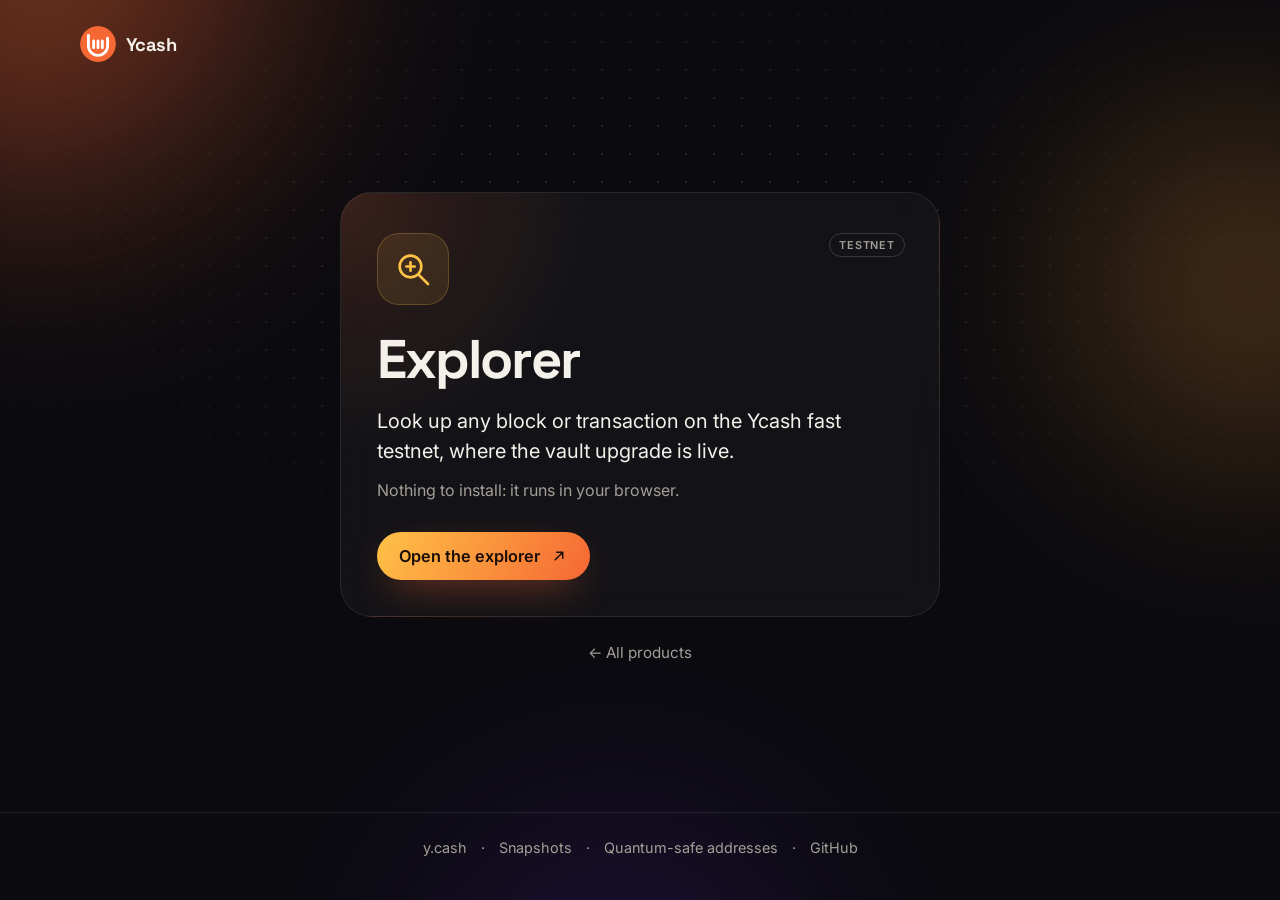
==== explorer/index.html @ 29ab4745 "ycash.team: the start page, a page per product, deploy and check workflows The start page for people" ====
<!doctype html>
<html lang="en" class="no-js">
<head>
  <meta charset="utf-8">
  <meta name="viewport" content="width=device-width, initial-scale=1">
  <title>Explorer · Ycash</title>
  <meta name="description" content="Look up any block or transaction on the Ycash fast testnet, where the vault upgrade is live.">
  <meta name="theme-color" content="#0b0b0f">
  <meta name="color-scheme" content="dark">
  <meta property="og:title" content="Explorer · Ycash">
  <meta property="og:description" content="Look up any block or transaction on the Ycash fast testnet, where the vault upgrade is live.">
  <meta property="og:type" content="website">
  <meta property="og:url" content="https://ycash.team/explorer/">
  <link rel="canonical" href="https://ycash.team/explorer/">
  <link rel="icon" href="/assets/ycash-logo.svg" type="image/svg+xml">
  <link rel="preconnect" href="https://fonts.googleapis.com">
  <link rel="preconnect" href="https://fonts.gstatic.com" crossorigin>
  <link rel="stylesheet" href="https://fonts.googleapis.com/css2?family=Inter:wght@400;500;600&amp;family=Space+Grotesk:wght@500;700&amp;display=swap">
  <link rel="stylesheet" href="/assets/site.css">
  <script src="/assets/site.js" defer></script>
</head>
<body class="product">
  <div class="sky" aria-hidden="true">
    <span class="orb orb-a"></span>
    <span class="orb orb-b"></span>
    <span class="orb orb-c"></span>
    <span class="grid"></span>
  </div>

  <header class="bar">
    <a class="brand" href="/"><img src="/assets/ycash-logo.svg" width="36" height="36" alt=""><span>Ycash</span></a>
  </header>

  <main>
    <article class="card">
      <svg class="icon icon-lg" viewBox="0 0 24 24" fill="none" stroke="currentColor" stroke-width="1.6" stroke-linecap="round" stroke-linejoin="round" aria-hidden="true" focusable="false"><circle cx="10.5" cy="10.5" r="6.5"/><path d="M15.5 15.5L21 21"/><path d="M8 10.5h5M10.5 8v5"/></svg>
      <span class="tag">Testnet</span>
      <h1>Explorer</h1>
      <p class="what">Look up any block or transaction on the Ycash fast testnet, where the vault upgrade is live.</p>
      <p class="how">Nothing to install: it runs in your browser.</p>
      <a class="button" href="https://fastnet-explorer.ycash.team" rel="noopener">Open the explorer <svg class="arrow" viewBox="0 0 24 24" width="18" height="18" fill="none" stroke="currentColor" stroke-width="2" stroke-linecap="round" stroke-linejoin="round" aria-hidden="true" focusable="false"><path d="M7 17L17 7M9 7h8v8"/></svg></a>
    </article>
    <p class="back"><a href="/">All products</a></p>
  </main>

  <footer>
    <a href="https://y.cash/">y.cash</a>
    <span aria-hidden="true">·</span>
    <a href="https://kogany.ycash.team/snapshots/">Snapshots</a>
    <span aria-hidden="true">·</span>
    <a href="https://kogany.ycash.team/quantum/">Quantum-safe addresses</a>
    <span aria-hidden="true">·</span>
    <a href="https://github.com/boyfromcave">GitHub</a>
  </footer>
</body>
</html>
---- assets/site.css ----
/* ycash.team: the start page and the product pages.
   Copyright (c) 2026 The Ycash developers. MIT licence (LICENSE).
   No inline styles or scripts anywhere and no style="" attributes, so the strict
   Content-Security-Policy (ycash-ops site/ycash-team) needs no 'unsafe-inline'. */

:root {
  --bg: #0b0b0f;
  --bg-2: #111118;
  --ink: #f4f1ea;
  --muted: #a39f97;
  --line: rgba(255, 255, 255, 0.09);
  --orange: #f56733;   /* the Ycash logo */
  --gold: #ffc247;
  --tile: rgba(255, 255, 255, 0.035);
  --radius: 28px;
  --display: "Space Grotesk", "Inter", system-ui, -apple-system, "Segoe UI", sans-serif;
  --body: "Inter", system-ui, -apple-system, "Segoe UI", Roboto, sans-serif;
}

* { box-sizing: border-box; }

html { scroll-behavior: smooth; }

body {
  margin: 0;
  min-height: 100vh;
  min-height: 100svh;
  display: flex;
  flex-direction: column;
  background: var(--bg);
  color: var(--ink);
  font-family: var(--body);
  -webkit-font-smoothing: antialiased;
  overflow-x: hidden;
}

a { color: inherit; }

/* ---------- the moving background ---------- */

.sky {
  position: fixed;
  inset: 0;
  z-index: 0;
  overflow: hidden;
  pointer-events: none;
}

.orb {
  position: absolute;
  border-radius: 50%;
  filter: blur(90px);
  opacity: 0.55;
  will-change: transform;
}

.orb-a {
  width: 46vmax; height: 46vmax;
  left: -12vmax; top: -18vmax;
  background: radial-gradient(circle at 30% 30%, var(--orange), transparent 65%);
  animation: drift-a 26s ease-in-out infinite alternate;
}

.orb-b {
  width: 40vmax; height: 40vmax;
  right: -14vmax; top: 6vmax;
  background: radial-gradient(circle at 60% 40%, #ff9d2e, transparent 62%);
  opacity: 0.32;
  animation: drift-b 32s ease-in-out infinite alternate;
}

.orb-c {
  width: 52vmax; height: 52vmax;
  left: 22vmax; bottom: -34vmax;
  background: radial-gradient(circle at 50% 50%, #7a2bff, transparent 60%);
  opacity: 0.22;
  animation: drift-c 38s ease-in-out infinite alternate;
}

.grid {
  position: absolute;
  inset: 0;
  background-image: radial-gradient(rgba(255, 255, 255, 0.11) 1px, transparent 1.4px);
  background-size: 28px 28px;
  -webkit-mask-image: radial-gradient(ellipse 75% 60% at 50% 30%, #000 20%, transparent 78%);
          mask-image: radial-gradient(ellipse 75% 60% at 50% 30%, #000 20%, transparent 78%);
}

@keyframes drift-a { to { transform: translate3d(9vmax, 7vmax, 0) scale(1.12); } }
@keyframes drift-b { to { transform: translate3d(-8vmax, 9vmax, 0) scale(0.92); } }
@keyframes drift-c { to { transform: translate3d(-10vmax, -8vmax, 0) scale(1.1); } }

main, footer, .bar { position: relative; z-index: 1; }

main { flex: 1 0 auto; }

.sr-only {
  position: absolute;
  width: 1px; height: 1px;
  margin: -1px; padding: 0;
  overflow: hidden;
  clip: rect(0 0 0 0);
  white-space: nowrap;
  border: 0;
}

:focus-visible { outline: 2px solid var(--gold); outline-offset: 3px; }

/* ---------- hero ---------- */

.hero {
  min-height: min(58vh, 560px);
  min-height: min(58svh, 560px);
  display: flex;
  flex-direction: column;
  align-items: center;
  justify-content: center;
  text-align: center;
  padding: 64px 16px 24px;
}

.logo {
  width: 112px;
  height: 112px;
  border-radius: 50%;
  box-shadow:
    0 0 0 10px rgba(245, 103, 51, 0.10),
    0 0 70px 12px rgba(245, 103, 51, 0.38);
  animation: breathe 5.5s ease-in-out infinite;
}

@keyframes breathe {
  50% {
    box-shadow:
      0 0 0 16px rgba(245, 103, 51, 0.07),
      0 0 96px 22px rgba(245, 103, 51, 0.50);
  }
}

.equation {
  margin: 44px 0 0;
  font-family: var(--display);
  font-weight: 700;
  font-size: clamp(2.5rem, 7.4vw, 5.6rem);
  line-height: 1.06;
  letter-spacing: -0.035em;
  display: flex;
  flex-wrap: wrap;
  justify-content: center;
  align-items: baseline;
  gap: 0 0.28em;
}

.fixed { white-space: nowrap; }

.eq { color: var(--muted); font-weight: 500; }

/* The slot keeps one line of height so the page never jumps as words change. */
.slot {
  position: relative;
  display: inline-block;
  height: 1.16em;
  min-width: 1ch;
  text-align: left;
  transition: width 0.45s cubic-bezier(0.2, 0.8, 0.2, 1);
  overflow: visible;
}

.word {
  display: inline-block;
  white-space: nowrap;
  padding-bottom: 0.08em;
  background: linear-gradient(92deg, var(--gold) 0%, var(--orange) 55%, #ff4d6d 100%);
  -webkit-background-clip: text;
          background-clip: text;
  color: transparent;
  -webkit-text-fill-color: transparent;
  opacity: 0;
  transform: translateY(0.42em);
  filter: blur(10px);
  transition:
    opacity 0.42s ease,
    transform 0.52s cubic-bezier(0.2, 0.8, 0.2, 1),
    filter 0.42s ease;
}

/* Emoji keep their own colours. */
.word.is-emoji {
  background: none;
  color: var(--ink);
  -webkit-text-fill-color: currentColor;
}

.word.is-in { opacity: 1; transform: none; filter: none; }

.word.is-out { opacity: 0; transform: translateY(-0.42em); filter: blur(10px); }

/* The pause button for the rotating word (added by site.js, so absent without scripts). */
.pause {
  margin-top: 28px;
  width: 40px;
  height: 40px;
  display: grid;
  place-items: center;
  border-radius: 50%;
  border: 1px solid var(--line);
  background: transparent;
  color: var(--muted);
  cursor: pointer;
  transition: color 0.2s, border-color 0.2s;
}

.pause:hover { color: var(--ink); border-color: rgba(255, 255, 255, 0.3); }

.pause svg { width: 16px; height: 16px; }

.pause .play { display: none; }
.pause[aria-pressed="true"] .play { display: block; }
.pause[aria-pressed="true"] .bars { display: none; }

/* ---------- product tiles, in two labelled rows ---------- */

.row {
  max-width: 1160px;
  margin: 0 auto;
  padding: 8px 16px 36px;
}

.row:last-of-type { padding-bottom: 88px; }

.row-label {
  margin: 0 0 18px;
  display: flex;
  align-items: center;
  justify-content: center;
  gap: 14px;
  font-family: var(--display);
  font-size: 0.82rem;
  font-weight: 500;
  letter-spacing: 0.16em;
  text-transform: uppercase;
  color: var(--muted);
}

.row-label::before,
.row-label::after {
  content: "";
  height: 1px;
  width: min(80px, 12vw);
  background: linear-gradient(90deg, transparent, var(--line));
}

.row-label::after { background: linear-gradient(90deg, var(--line), transparent); }

.tiles {
  list-style: none;
  margin: 0;
  padding: 0;
  display: flex;
  flex-wrap: wrap;
  justify-content: center;
  gap: 18px;
}

.tile {
  --mx: 50%;
  --my: 0%;
  position: relative;
  flex: 0 1 208px;
  aspect-ratio: 1 / 1;
  border-radius: var(--radius);
  padding: 22px 20px 20px;
  display: flex;
  flex-direction: column;
  justify-content: flex-end;
  background:
    radial-gradient(240px circle at var(--mx) var(--my), rgba(245, 103, 51, 0.20), transparent 62%),
    var(--tile);
  border: 1px solid var(--line);
  -webkit-backdrop-filter: blur(14px);
          backdrop-filter: blur(14px);
  transition: transform 0.28s cubic-bezier(0.2, 0.8, 0.2, 1), border-color 0.28s, box-shadow 0.28s;
}

/* The tiles rise into view only when the script runs (it adds .js, then .seen). */
.js .tile:not(.seen) { opacity: 0; translate: 0 22px; }

.js .tile.seen {
  transition:
    opacity 0.6s ease, translate 0.6s cubic-bezier(0.2, 0.8, 0.2, 1),
    transform 0.28s cubic-bezier(0.2, 0.8, 0.2, 1), border-color 0.28s, box-shadow 0.28s;
}

.row-use .tile { flex-basis: 232px; }

.tile:hover,
.tile:focus-within {
  transform: translateY(-6px);
  border-color: rgba(255, 194, 71, 0.55);
  box-shadow: 0 22px 60px -22px rgba(245, 103, 51, 0.55);
}

.icon {
  position: absolute;
  top: 20px;
  left: 20px;
  width: 52px;
  height: 52px;
  padding: 11px;
  border-radius: 17px;
  color: var(--gold);
  background: rgba(255, 194, 71, 0.10);
  border: 1px solid rgba(255, 194, 71, 0.22);
  transition: color 0.28s, background 0.28s, transform 0.28s;
}

.tile:hover .icon,
.tile:focus-within .icon {
  color: #1a0d05;
  background: linear-gradient(135deg, var(--gold), var(--orange));
  transform: rotate(-6deg) scale(1.06);
}

.tag {
  font-size: 0.68rem;
  font-weight: 600;
  letter-spacing: 0.08em;
  text-transform: uppercase;
  color: var(--muted);
  border: 1px solid rgba(255, 255, 255, 0.16);
  border-radius: 999px;
  padding: 4px 9px;
  white-space: nowrap;
}

/* In the flow, above the name: a long label never runs into the icon. */
.tile .tag {
  align-self: flex-start;
  margin-bottom: 10px;
  font-size: 0.62rem;
  padding: 3px 8px;
}

.tile h3 {
  margin: 0;
  font-family: var(--display);
  font-size: clamp(1.2rem, 1.9vw, 1.45rem);
  font-weight: 700;
  letter-spacing: -0.02em;
}

.tile h3 a { text-decoration: none; }

/* The whole square is the link. */
.tile h3 a::after {
  content: "";
  position: absolute;
  inset: 0;
  border-radius: var(--radius);
}

/* The square shows the focus ring, not the small name. */
.tile h3 a:focus-visible { outline: none; }
.tile:has(a:focus-visible) { outline: 2px solid var(--gold); outline-offset: 3px; }

.tile p {
  margin: 6px 0 0;
  font-size: 0.93rem;
  line-height: 1.4;
  color: var(--muted);
}

/* ---------- the product pages ---------- */

.bar {
  padding: 22px 16px 0;
  max-width: 1160px;
  width: 100%;
  margin: 0 auto;
}

.brand {
  display: inline-flex;
  align-items: center;
  gap: 10px;
  text-decoration: none;
  font-family: var(--display);
  font-weight: 700;
  font-size: 1.15rem;
  letter-spacing: -0.01em;
  border-radius: 999px;
  padding: 4px 12px 4px 4px;
}

.brand img { border-radius: 50%; }

.product main {
  display: flex;
  flex-direction: column;
  align-items: center;
  justify-content: center;
  padding: 32px 16px 56px;
}

.card {
  position: relative;
  width: 100%;
  max-width: 600px;
  border-radius: 32px;
  padding: 40px 36px 36px;
  background:
    radial-gradient(420px circle at 0% 0%, rgba(245, 103, 51, 0.16), transparent 60%),
    var(--tile);
  border: 1px solid var(--line);
  -webkit-backdrop-filter: blur(14px);
          backdrop-filter: blur(14px);
}

.card .icon-lg {
  position: static;
  display: block;
  width: 72px;
  height: 72px;
  padding: 15px;
  border-radius: 22px;
  margin-bottom: 26px;
}

.card .tag {
  position: absolute;
  top: 40px;
  right: 34px;
}

.card h1 {
  margin: 0;
  font-family: var(--display);
  font-size: clamp(2.3rem, 6vw, 3.4rem);
  font-weight: 700;
  line-height: 1.05;
  letter-spacing: -0.035em;
}

.card .what {
  margin: 18px 0 0;
  font-size: clamp(1.08rem, 2.2vw, 1.25rem);
  line-height: 1.5;
}

.card .how {
  margin: 12px 0 0;
  font-size: 1rem;
  line-height: 1.5;
  color: var(--muted);
}

.button {
  margin-top: 30px;
  display: inline-flex;
  align-items: center;
  gap: 10px;
  padding: 14px 22px;
  border-radius: 999px;
  font-weight: 600;
  font-size: 1.02rem;
  text-decoration: none;
  color: #1a0d05;
  background: linear-gradient(120deg, var(--gold), var(--orange));
  box-shadow: 0 14px 40px -16px rgba(245, 103, 51, 0.8);
  transition: transform 0.2s, box-shadow 0.2s;
}

.button:hover { transform: translateY(-2px); box-shadow: 0 18px 46px -14px rgba(245, 103, 51, 0.9); }

.button:focus-visible { outline: 2px solid var(--ink); outline-offset: 3px; }

.back {
  margin: 26px 0 0;
  font-size: 0.95rem;
}

.back a {
  color: var(--muted);
  text-decoration: none;
  padding: 6px 4px;
}

.back a::before { content: "\2190\00a0"; }

.back a:hover { color: var(--ink); }



/* ---------- footer ---------- */

footer {
  display: flex;
  flex-wrap: wrap;
  justify-content: center;
  gap: 8px 14px;
  padding: 26px 20px 44px;
  border-top: 1px solid var(--line);
  font-size: 0.9rem;
  color: var(--muted);
}

footer a { text-decoration: none; transition: color 0.2s; }
footer a:hover, footer a:focus-visible { color: var(--ink); }

/* ---------- smaller screens ---------- */

@media (max-width: 720px) {
  .tiles { gap: 12px; }
  .tile, .row-use .tile { flex: 0 1 calc(50% - 6px); padding: 16px 14px 14px; border-radius: 22px; }
  .tile h3 a::after { border-radius: 22px; }
  .icon { top: 14px; left: 14px; width: 42px; height: 42px; padding: 9px; border-radius: 13px; }
  .tile .tag { margin-bottom: 8px; font-size: 0.56rem; padding: 2px 7px; }
  .tile p { font-size: 0.84rem; }
  .logo { width: 92px; height: 92px; }
  /* the rotating word takes its own line, centred */
  .slot { flex-basis: 100%; text-align: center; }
  .card { padding: 30px 22px 26px; border-radius: 26px; }
  .card .tag { top: 30px; right: 20px; }
  .card .icon-lg { width: 60px; height: 60px; padding: 13px; border-radius: 18px; margin-bottom: 20px; }
  .button { width: 100%; justify-content: center; }
}

@media (max-width: 340px) {
  .tile p { display: none; }
}

/* ---------- people who prefer no motion ---------- */

@media (prefers-reduced-motion: reduce) {
  html { scroll-behavior: auto; }
  .orb, .logo { animation: none; }
  .word { transition: opacity 0.2s linear; transform: none; filter: none; }
  .word.is-out { transform: none; filter: none; }
  .slot { transition: none; }
  .js .tile:not(.seen), .js .tile.seen { opacity: 1; translate: 0 0; transition: border-color 0.2s; }
  .tile:hover, .tile:focus-within, .button:hover { transform: none; }
  .tile:hover .icon, .tile:focus-within .icon { transform: none; }
}

/* ---------- forced colours (Windows high contrast) ---------- */

@media (forced-colors: active) {
  .word { color: CanvasText; -webkit-text-fill-color: CanvasText; background: none; }
  .tile, .card { border: 1px solid CanvasText; }
}
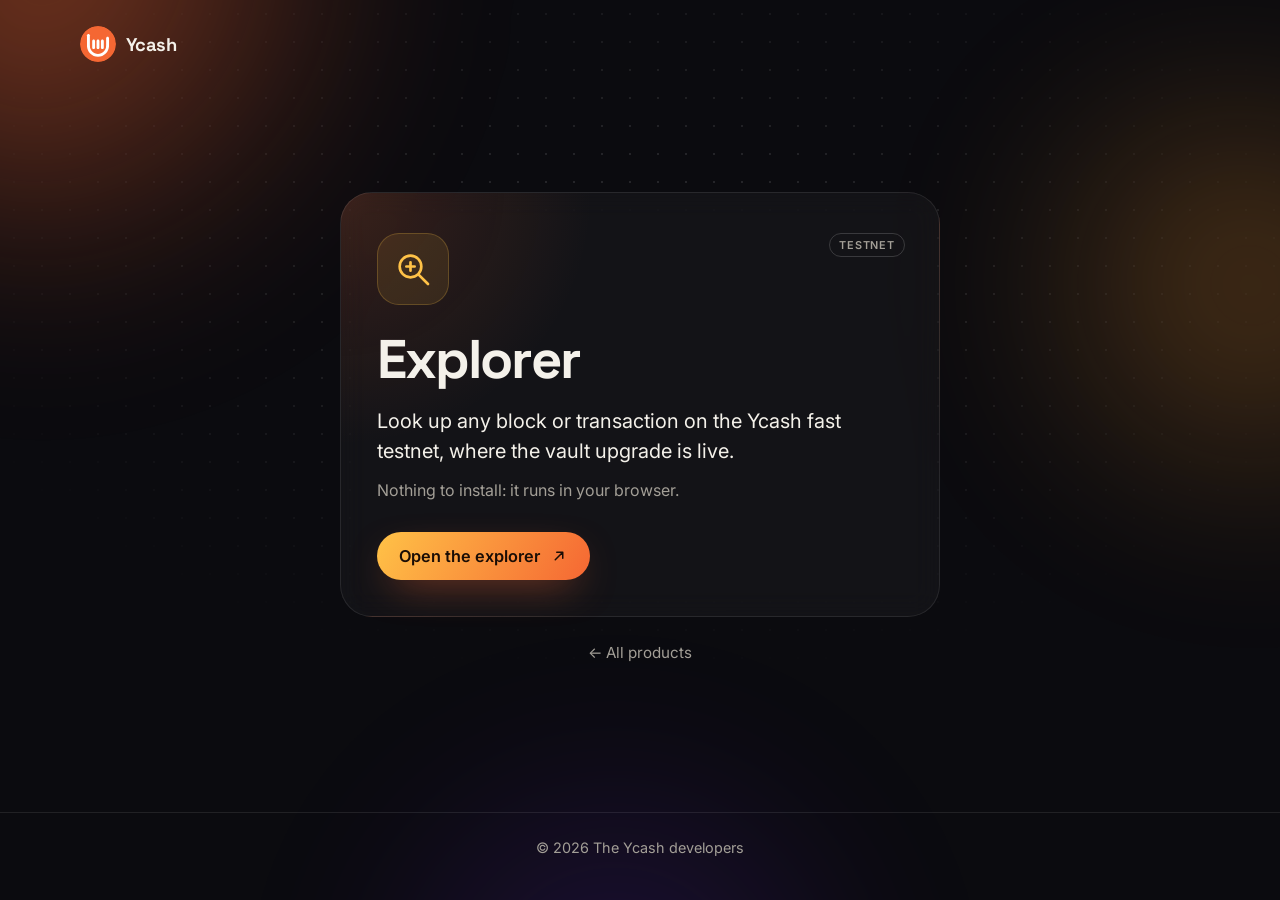
==== commit dc669dea: "ycash.team: centred logo and wordmark, a fixed "Your", honest labels, no footer links The hero is th" ====
--- a/explorer/index.html
+++ b/explorer/index.html
@@ -44,13 +44,7 @@
   </main>
 
   <footer>
-    <a href="https://y.cash/">y.cash</a>
-    <span aria-hidden="true">·</span>
-    <a href="https://kogany.ycash.team/snapshots/">Snapshots</a>
-    <span aria-hidden="true">·</span>
-    <a href="https://kogany.ycash.team/quantum/">Quantum-safe addresses</a>
-    <span aria-hidden="true">·</span>
-    <a href="https://github.com/boyfromcave">GitHub</a>
+    <p>© 2026 The Ycash developers</p>
   </footer>
 </body>
 </html>
--- a/assets/site.css
+++ b/assets/site.css
@@ -1,7 +1,7 @@
 /* ycash.team: the start page and the product pages.
    Copyright (c) 2026 The Ycash developers. MIT licence (LICENSE).
    No inline styles or scripts anywhere and no style="" attributes, so the strict
-   Content-Security-Policy (ycash-ops site/ycash-team) needs no 'unsafe-inline'. */
+   Content-Security-Policy (README, "How it is served") needs no 'unsafe-inline'. */
 
 :root {
   --bg: #0b0b0f;
@@ -13,6 +13,7 @@
   --gold: #ffc247;
   --tile: rgba(255, 255, 255, 0.035);
   --radius: 28px;
+  --col: 1112px;       /* the content column: five 208px tiles and four 18px gaps */
   --display: "Space Grotesk", "Inter", system-ui, -apple-system, "Segoe UI", sans-serif;
   --body: "Inter", system-ui, -apple-system, "Segoe UI", Roboto, sans-serif;
 }
@@ -108,18 +109,29 @@
 
 /* ---------- hero ---------- */
 
+/* The hero: the logo and the "Ycash" wordmark centred, then "Your" and the rotating phrase.
+   The phrase line is never centred as a whole (that would move "Your" whenever the phrase changes
+   width): it is two fixed columns split just left of the page's centre line, "Your" right-aligned
+   in the left one and the phrase left-aligned in the right one, so "Your" never moves. */
 .hero {
-  min-height: min(58vh, 560px);
-  min-height: min(58svh, 560px);
+  min-height: min(56vh, 540px);
+  min-height: min(56svh, 540px);
   display: flex;
   flex-direction: column;
-  align-items: center;
   justify-content: center;
+  padding: 64px 16px 28px;
+}
+
+.hero-in {
+  width: 100%;
+  max-width: var(--col);
+  margin: 0 auto;
   text-align: center;
-  padding: 64px 16px 24px;
 }
 
 .logo {
+  display: block;
+  margin: 0 auto;
   width: 112px;
   height: 112px;
   border-radius: 50%;
@@ -137,37 +149,56 @@
   }
 }
 
-.equation {
-  margin: 44px 0 0;
+.title {
+  margin: 22px 0 0;
   font-family: var(--display);
   font-weight: 700;
-  font-size: clamp(2.5rem, 7.4vw, 5.6rem);
-  line-height: 1.06;
+}
+
+.wordmark {
+  display: block;
+  font-size: clamp(1.9rem, 3.4vw, 2.8rem);
+  line-height: 1.1;
+  letter-spacing: -0.02em;
+}
+
+/* --split: where the gap between "Your" and the phrase sits, measured left of the centre line.
+   Chosen from screenshots of all twelve phrases at 1440, 1024 and 390 px wide. */
+.line {
+  --split: 0.35em;
+  display: grid;
+  grid-template-columns: calc(50% - var(--split)) calc(50% + var(--split));
+  margin-top: 0.42em;
+  font-size: clamp(2.2rem, 5.2vw, 4.4rem);
+  line-height: 1.1;
   letter-spacing: -0.035em;
-  display: flex;
-  flex-wrap: wrap;
-  justify-content: center;
-  align-items: baseline;
-  gap: 0 0.28em;
-}
-
-.fixed { white-space: nowrap; }
-
-.eq { color: var(--muted); font-weight: 500; }
-
-/* The slot keeps one line of height so the page never jumps as words change. */
+  text-align: left;
+}
+
+.fixed {
+  justify-self: end;
+  padding-right: 0.14em;
+  white-space: nowrap;
+}
+
+/* The slot holds the longest phrase, invisibly (.sizer), so its size never changes: the word sits
+   on top of it at the slot's left edge and grows rightward. */
 .slot {
   position: relative;
-  display: inline-block;
-  height: 1.16em;
-  min-width: 1ch;
-  text-align: left;
-  transition: width 0.45s cubic-bezier(0.2, 0.8, 0.2, 1);
-  overflow: visible;
+  justify-self: start;
+  padding-left: 0.14em;
+}
+
+.sizer {
+  visibility: hidden;
+  white-space: nowrap;
+  padding-bottom: 0.08em;
 }
 
 .word {
-  display: inline-block;
+  position: absolute;
+  left: 0.14em;
+  top: 0;
   white-space: nowrap;
   padding-bottom: 0.08em;
   background: linear-gradient(92deg, var(--gold) 0%, var(--orange) 55%, #ff4d6d 100%);
@@ -197,7 +228,7 @@
 
 /* The pause button for the rotating word (added by site.js, so absent without scripts). */
 .pause {
-  margin-top: 28px;
+  margin: 26px auto 0;
   width: 40px;
   height: 40px;
   display: grid;
@@ -221,7 +252,7 @@
 /* ---------- product tiles, in two labelled rows ---------- */
 
 .row {
-  max-width: 1160px;
+  max-width: calc(var(--col) + 32px);
   margin: 0 auto;
   padding: 8px 16px 36px;
 }
@@ -504,8 +535,7 @@
   color: var(--muted);
 }
 
-footer a { text-decoration: none; transition: color 0.2s; }
-footer a:hover, footer a:focus-visible { color: var(--ink); }
+footer p { margin: 0; }
 
 /* ---------- smaller screens ---------- */
 
@@ -517,12 +547,17 @@
   .tile .tag { margin-bottom: 8px; font-size: 0.56rem; padding: 2px 7px; }
   .tile p { font-size: 0.84rem; }
   .logo { width: 92px; height: 92px; }
-  /* the rotating word takes its own line, centred */
-  .slot { flex-basis: 100%; text-align: center; }
   .card { padding: 30px 22px 26px; border-radius: 26px; }
   .card .tag { top: 30px; right: 20px; }
   .card .icon-lg { width: 60px; height: 60px; padding: 13px; border-radius: 18px; margin-bottom: 20px; }
   .button { width: 100%; justify-content: center; }
+}
+
+/* A phone: the split columns would push the longest phrase off the screen, so the line becomes one
+   block exactly as wide as "Your" plus the longest phrase, centred, text left-aligned inside it,
+   with the type scaled to the screen; "Your" still never moves. */
+@media (max-width: 600px) {
+  .line { display: flex; width: max-content; margin-left: auto; margin-right: auto; font-size: 8.4vw; }
 }
 
 @media (max-width: 340px) {
@@ -536,7 +571,6 @@
   .orb, .logo { animation: none; }
   .word { transition: opacity 0.2s linear; transform: none; filter: none; }
   .word.is-out { transform: none; filter: none; }
-  .slot { transition: none; }
   .js .tile:not(.seen), .js .tile.seen { opacity: 1; translate: 0 0; transition: border-color 0.2s; }
   .tile:hover, .tile:focus-within, .button:hover { transform: none; }
   .tile:hover .icon, .tile:focus-within .icon { transform: none; }
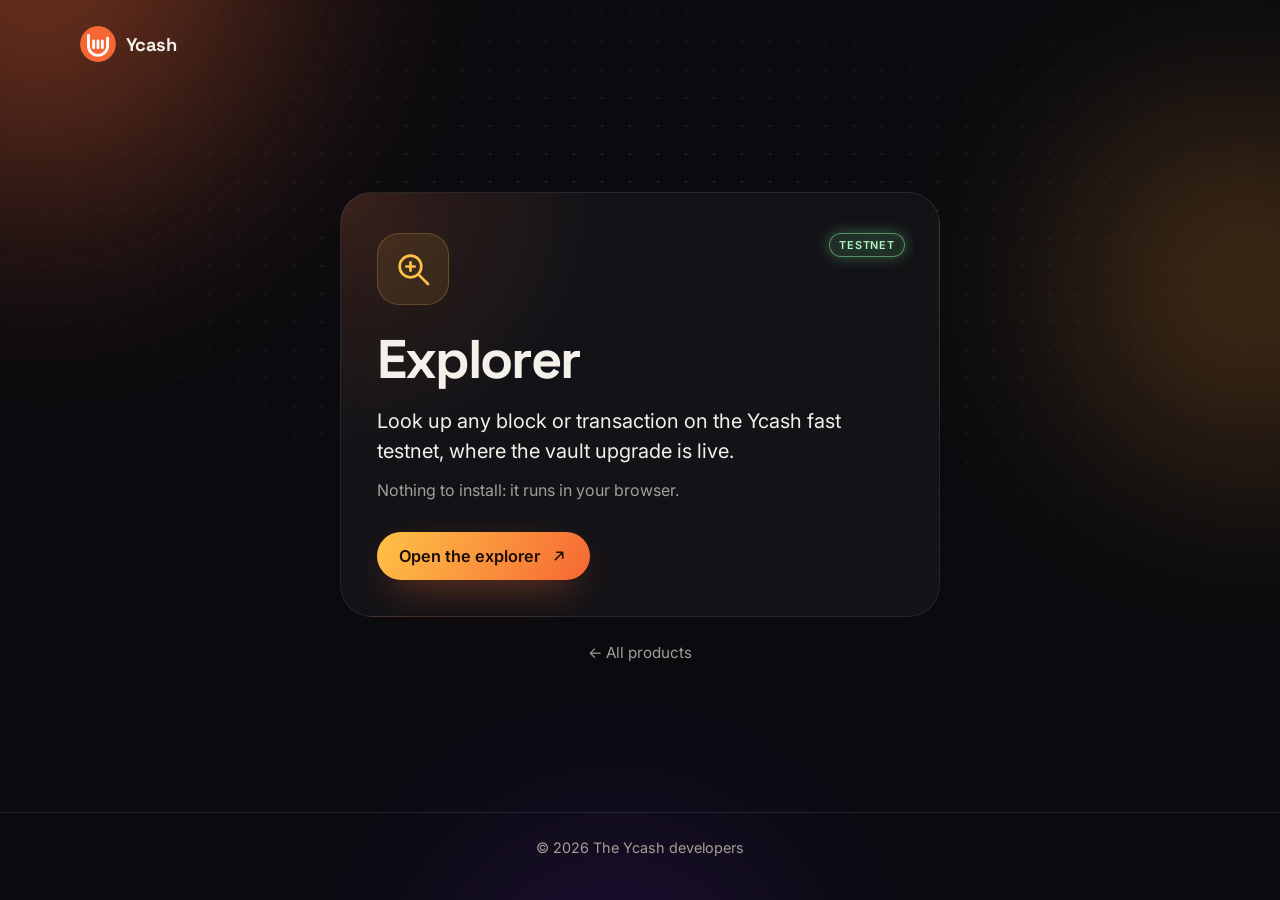
==== commit 55a868ce: "status pills glow by stage; Use Ycash holds five tiles in a row In development: a yellow glow. Testn" ====
--- a/explorer/index.html
+++ b/explorer/index.html
@@ -34,7 +34,7 @@
   <main>
     <article class="card">
       <svg class="icon icon-lg" viewBox="0 0 24 24" fill="none" stroke="currentColor" stroke-width="1.6" stroke-linecap="round" stroke-linejoin="round" aria-hidden="true" focusable="false"><circle cx="10.5" cy="10.5" r="6.5"/><path d="M15.5 15.5L21 21"/><path d="M8 10.5h5M10.5 8v5"/></svg>
-      <span class="tag">Testnet</span>
+      <span class="tag tag-live">Testnet</span>
       <h1>Explorer</h1>
       <p class="what">Look up any block or transaction on the Ycash fast testnet, where the vault upgrade is live.</p>
       <p class="how">Nothing to install: it runs in your browser.</p>
--- a/assets/site.css
+++ b/assets/site.css
@@ -91,7 +91,7 @@
 @keyframes drift-b { to { transform: translate3d(-8vmax, 9vmax, 0) scale(0.92); } }
 @keyframes drift-c { to { transform: translate3d(-10vmax, -8vmax, 0) scale(1.1); } }
 
-main, footer, .bar { position: relative; z-index: 1; }
+main, footer, .bar, .corner { position: relative; z-index: 1; }
 
 main { flex: 1 0 auto; }
 
@@ -109,84 +109,90 @@
 
 /* ---------- hero ---------- */
 
-/* The hero: the logo and the "Ycash" wordmark centred, then "Your" and the rotating phrase.
-   The phrase line is never centred as a whole (that would move "Your" whenever the phrase changes
-   width): it is two fixed columns split just left of the page's centre line, "Your" right-aligned
-   in the left one and the phrase left-aligned in the right one, so "Your" never moves. */
+/* The corner line: "Ycash = Your" at the page's top-left gutter, the rotating phrase right after
+   it. It scrolls away with the page. The slot always holds the longest phrase (.sizer), so the
+   line's size never changes: nothing but the phrase moves. */
+.corner {
+  display: flex;
+  align-items: center;
+  gap: 12px;
+  padding: 22px clamp(16px, 3vw, 32px) 0;
+}
+
+.brandline {
+  margin: 0;
+  display: flex;
+  align-items: baseline;
+  gap: 0 0.28em;
+  white-space: nowrap;
+  font-family: var(--display);
+  font-weight: 700;
+  /* sized so "Ycash = Your Electronic Cash" fits one line at 320 px */
+  font-size: clamp(1.1rem, 0.85rem + 1.25vw, 1.75rem);
+  line-height: 1.15;
+  letter-spacing: -0.02em;
+}
+
+/* The hero: the logo alone, centred, the visual centrepiece. */
 .hero {
-  min-height: min(56vh, 540px);
-  min-height: min(56svh, 540px);
+  min-height: min(30vh, 290px);
+  min-height: min(30svh, 290px);
   display: flex;
   flex-direction: column;
+  align-items: center;
   justify-content: center;
-  padding: 64px 16px 28px;
-}
-
-.hero-in {
-  width: 100%;
-  max-width: var(--col);
-  margin: 0 auto;
-  text-align: center;
+  padding: 26px 16px 22px;
 }
 
 .logo {
   display: block;
   margin: 0 auto;
-  width: 112px;
-  height: 112px;
+  width: 144px;
+  height: 144px;
   border-radius: 50%;
   box-shadow:
     0 0 0 10px rgba(245, 103, 51, 0.10),
     0 0 70px 12px rgba(245, 103, 51, 0.38);
-  animation: breathe 5.5s ease-in-out infinite;
-}
-
-@keyframes breathe {
-  50% {
+  animation: heartbeat 1.7s cubic-bezier(0.3, 0, 0.3, 1) infinite;
+}
+
+/* A heartbeat: two quick beats (the second smaller), then a rest. The glow swells with each beat. */
+@keyframes heartbeat {
+  0%, 46%, 100% {
+    transform: scale(1);
     box-shadow:
-      0 0 0 16px rgba(245, 103, 51, 0.07),
-      0 0 96px 22px rgba(245, 103, 51, 0.50);
+      0 0 0 10px rgba(245, 103, 51, 0.10),
+      0 0 70px 12px rgba(245, 103, 51, 0.38);
   }
-}
-
-.title {
-  margin: 22px 0 0;
-  font-family: var(--display);
-  font-weight: 700;
-}
-
-.wordmark {
-  display: block;
-  font-size: clamp(1.9rem, 3.4vw, 2.8rem);
-  line-height: 1.1;
-  letter-spacing: -0.02em;
-}
-
-/* --split: where the gap between "Your" and the phrase sits, measured left of the centre line.
-   Chosen from screenshots of all twelve phrases at 1440, 1024 and 390 px wide. */
-.line {
-  --split: 0.35em;
-  display: grid;
-  grid-template-columns: calc(50% - var(--split)) calc(50% + var(--split));
-  margin-top: 0.42em;
-  font-size: clamp(2.2rem, 5.2vw, 4.4rem);
-  line-height: 1.1;
-  letter-spacing: -0.035em;
-  text-align: left;
-}
-
-.fixed {
-  justify-self: end;
-  padding-right: 0.14em;
-  white-space: nowrap;
-}
+  10% {
+    transform: scale(1.085);
+    box-shadow:
+      0 0 0 17px rgba(245, 103, 51, 0.07),
+      0 0 104px 26px rgba(245, 103, 51, 0.56);
+  }
+  21% {
+    transform: scale(0.99);
+    box-shadow:
+      0 0 0 11px rgba(245, 103, 51, 0.10),
+      0 0 74px 13px rgba(245, 103, 51, 0.40);
+  }
+  31% {
+    transform: scale(1.05);
+    box-shadow:
+      0 0 0 14px rgba(245, 103, 51, 0.08),
+      0 0 90px 20px rgba(245, 103, 51, 0.48);
+  }
+}
+
+.fixed { white-space: nowrap; }
+
+.eq { color: var(--muted); font-weight: 500; }
 
 /* The slot holds the longest phrase, invisibly (.sizer), so its size never changes: the word sits
    on top of it at the slot's left edge and grows rightward. */
 .slot {
   position: relative;
-  justify-self: start;
-  padding-left: 0.14em;
+  display: inline-block;
 }
 
 .sizer {
@@ -197,7 +203,7 @@
 
 .word {
   position: absolute;
-  left: 0.14em;
+  left: 0;
   top: 0;
   white-space: nowrap;
   padding-bottom: 0.08em;
@@ -226,29 +232,6 @@
 
 .word.is-out { opacity: 0; transform: translateY(-0.42em); filter: blur(10px); }
 
-/* The pause button for the rotating word (added by site.js, so absent without scripts). */
-.pause {
-  margin: 26px auto 0;
-  width: 40px;
-  height: 40px;
-  display: grid;
-  place-items: center;
-  border-radius: 50%;
-  border: 1px solid var(--line);
-  background: transparent;
-  color: var(--muted);
-  cursor: pointer;
-  transition: color 0.2s, border-color 0.2s;
-}
-
-.pause:hover { color: var(--ink); border-color: rgba(255, 255, 255, 0.3); }
-
-.pause svg { width: 16px; height: 16px; }
-
-.pause .play { display: none; }
-.pause[aria-pressed="true"] .play { display: block; }
-.pause[aria-pressed="true"] .bars { display: none; }
-
 /* ---------- product tiles, in two labelled rows ---------- */
 
 .row {
@@ -321,8 +304,6 @@
     opacity 0.6s ease, translate 0.6s cubic-bezier(0.2, 0.8, 0.2, 1),
     transform 0.28s cubic-bezier(0.2, 0.8, 0.2, 1), border-color 0.28s, box-shadow 0.28s;
 }
-
-.row-use .tile { flex-basis: 232px; }
 
 .tile:hover,
 .tile:focus-within {
@@ -364,6 +345,24 @@
   white-space: nowrap;
 }
 
+/* Status pills glow by stage: yellow while a product is in development, light green once it can be
+   used (testnet or beta). A steady glow, no animation. */
+.tag-dev {
+  color: #ffd98a;
+  border-color: rgba(255, 194, 71, 0.55);
+  background: rgba(255, 194, 71, 0.10);
+  box-shadow: 0 0 14px rgba(255, 194, 71, 0.38), inset 0 0 8px rgba(255, 194, 71, 0.10);
+  text-shadow: 0 0 8px rgba(255, 194, 71, 0.45);
+}
+
+.tag-live {
+  color: #b4f5c4;
+  border-color: rgba(126, 231, 156, 0.55);
+  background: rgba(126, 231, 156, 0.10);
+  box-shadow: 0 0 14px rgba(126, 231, 156, 0.36), inset 0 0 8px rgba(126, 231, 156, 0.10);
+  text-shadow: 0 0 8px rgba(126, 231, 156, 0.42);
+}
+
 /* In the flow, above the name: a long label never runs into the icon. */
 .tile .tag {
   align-self: flex-start;
@@ -484,6 +483,49 @@
   line-height: 1.5;
   color: var(--muted);
 }
+
+/* A product page's second card: how to check a download and open it the first time. */
+.card.steps { margin-top: 18px; }
+
+.card h2 {
+  margin: 0;
+  font-family: var(--display);
+  font-size: 1.3rem;
+  font-weight: 700;
+  letter-spacing: -0.02em;
+}
+
+.card h2 + .how, .card h2 + ol { margin-top: 12px; }
+
+.card .how + h2, .card pre + h2 { margin-top: 30px; }
+
+.card code {
+  font-family: ui-monospace, SFMono-Regular, Menlo, Consolas, monospace;
+  font-size: 0.88em;
+  overflow-wrap: anywhere;
+}
+
+.card pre {
+  margin: 14px 0 0;
+  padding: 14px 16px;
+  border-radius: 14px;
+  border: 1px solid var(--line);
+  background: rgba(0, 0, 0, 0.35);
+  overflow-x: auto;
+  line-height: 1.6;
+}
+
+.card pre code { overflow-wrap: normal; white-space: pre; }
+
+.card ol {
+  margin: 0;
+  padding-left: 1.3em;
+  line-height: 1.55;
+}
+
+.card ol li + li { margin-top: 8px; }
+
+.card .how a { color: var(--ink); }
 
 .button {
   margin-top: 30px;
@@ -546,22 +588,18 @@
   .icon { top: 14px; left: 14px; width: 42px; height: 42px; padding: 9px; border-radius: 13px; }
   .tile .tag { margin-bottom: 8px; font-size: 0.56rem; padding: 2px 7px; }
   .tile p { font-size: 0.84rem; }
-  .logo { width: 92px; height: 92px; }
+  .logo { width: 112px; height: 112px; }
   .card { padding: 30px 22px 26px; border-radius: 26px; }
   .card .tag { top: 30px; right: 20px; }
   .card .icon-lg { width: 60px; height: 60px; padding: 13px; border-radius: 18px; margin-bottom: 20px; }
   .button { width: 100%; justify-content: center; }
 }
 
-/* A phone: the split columns would push the longest phrase off the screen, so the line becomes one
-   block exactly as wide as "Your" plus the longest phrase, centred, text left-aligned inside it,
-   with the type scaled to the screen; "Your" still never moves. */
-@media (max-width: 600px) {
-  .line { display: flex; width: max-content; margin-left: auto; margin-right: auto; font-size: 8.4vw; }
-}
-
-@media (max-width: 340px) {
-  .tile p { display: none; }
+/* A narrow phone: the tiles are too small to stay square, so they grow with their content and the
+   icon sits in the flow above the label. */
+@media (max-width: 400px) {
+  .tile, .row-use .tile { aspect-ratio: auto; justify-content: flex-start; }
+  .icon { position: static; margin-bottom: 14px; }
 }
 
 /* ---------- people who prefer no motion ---------- */
